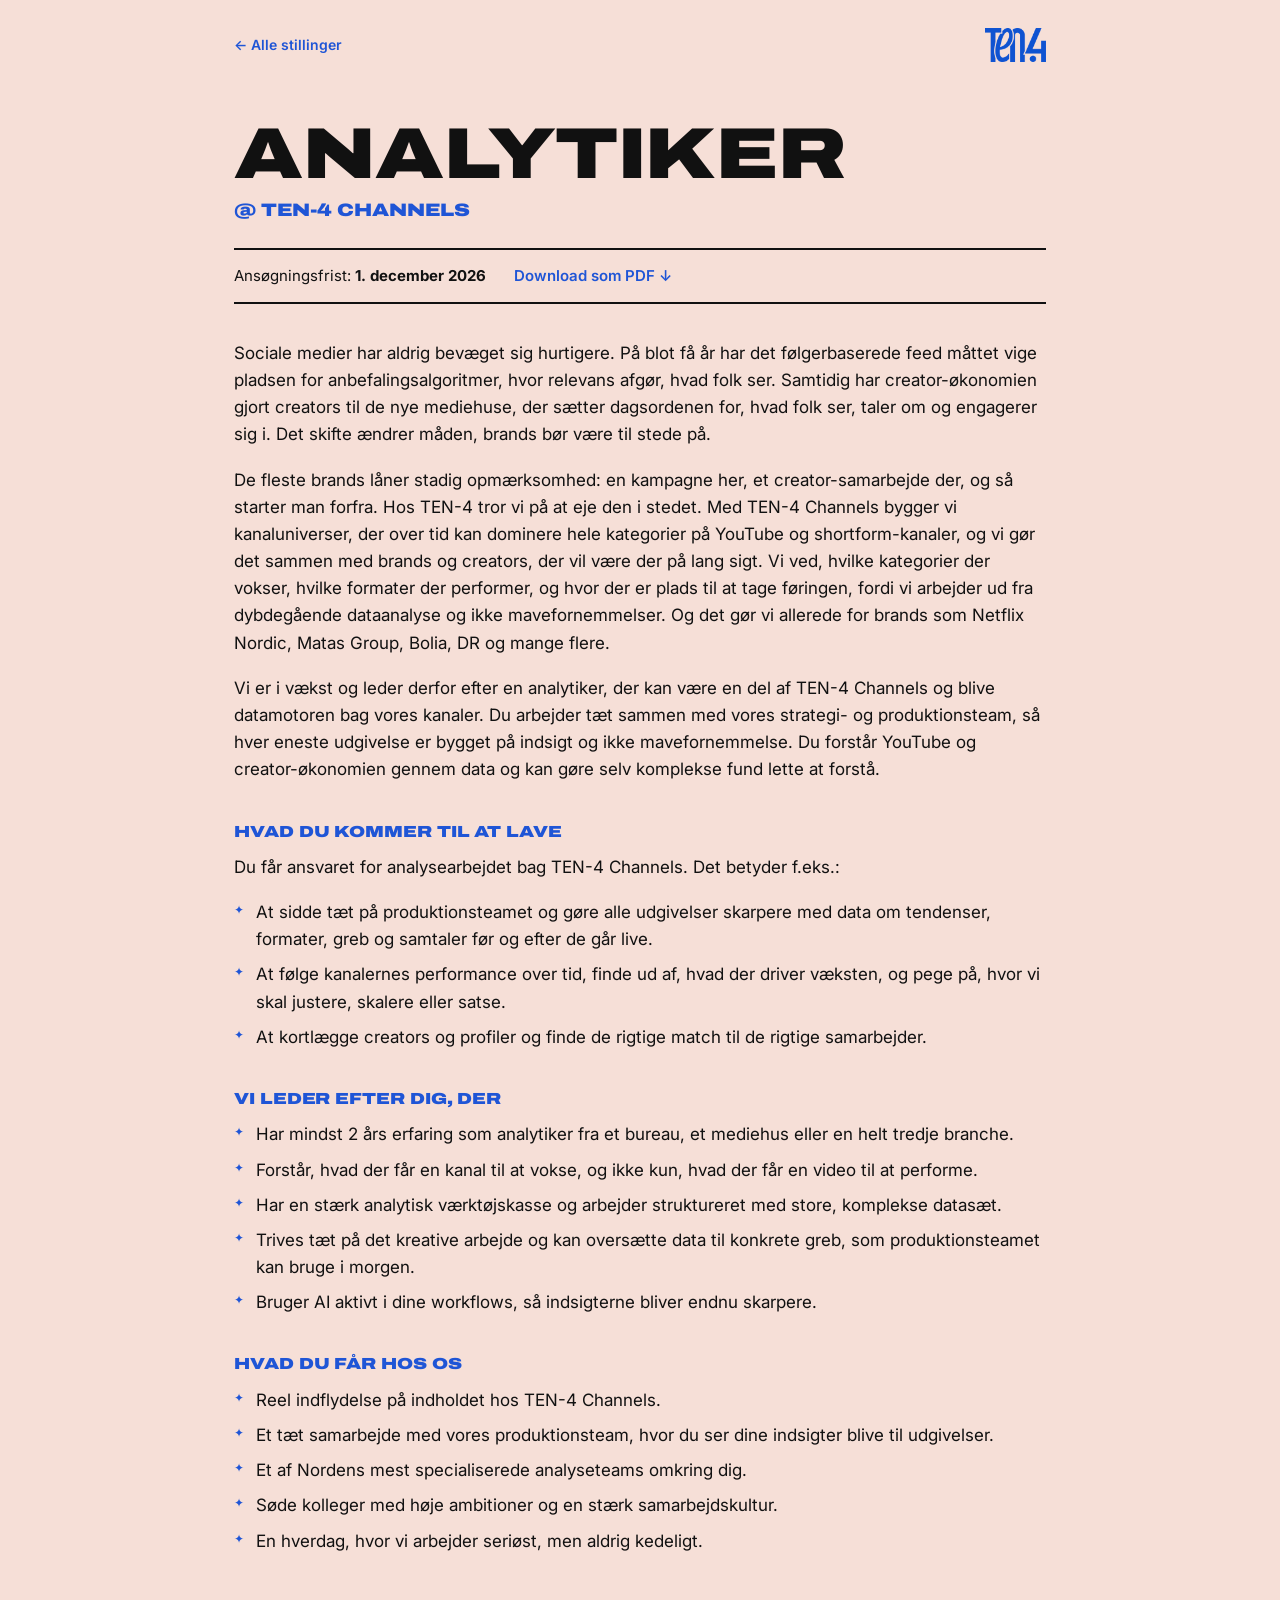
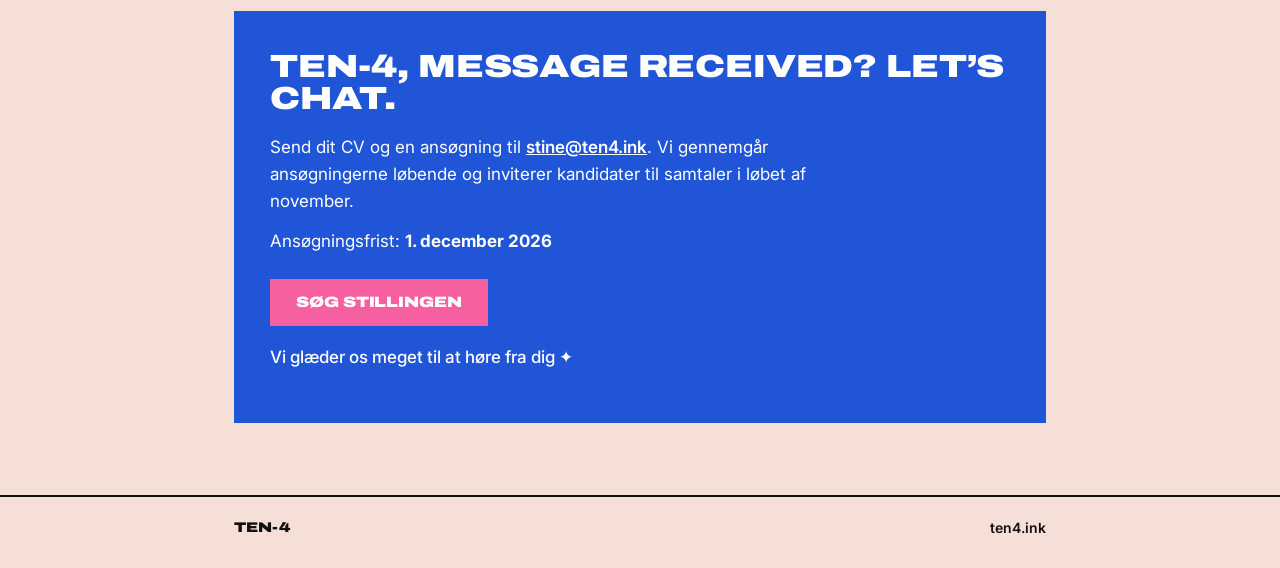
==== analytiker/index.html @ 3962ab42 "ten-4 jobs" ====
<!doctype html>
<html lang="da">
<head>
<meta charset="utf-8">
<meta name="viewport" content="width=device-width, initial-scale=1">
<title>Analytiker – TEN-4</title>
<meta name="description" content="Bliv datamotoren bag vores kanaler og gør hver udgivelse skarpere.">
<meta property="og:title" content="Analytiker – TEN-4">
<meta property="og:description" content="Bliv datamotoren bag vores kanaler og gør hver udgivelse skarpere.">
<meta property="og:type" content="website">
<link rel="icon" type="image/png" href="../assets/logo.png">
<link rel="preconnect" href="https://fonts.googleapis.com">
<link rel="preconnect" href="https://fonts.gstatic.com" crossorigin>
<link href="https://fonts.googleapis.com/css2?family=Archivo:wdth,wght@125,800;125,900&family=Inter:wght@400;500;600;700&display=swap" rel="stylesheet">
<link rel="stylesheet" href="../assets/style.css">
</head>
<body>
<header class="top"><div class="wrap">
  <a class="back" href="../">← Alle stillinger</a>
  <a href="https://ten4.ink" class="logo" aria-label="TEN-4"><img src="../assets/logo.png" alt="TEN-4"></a>
</div></header>
<main class="wrap job">
  <h1 class="wide">ANALYTIKER</h1>
  <p class="kicker wide">@ TEN-4 CHANNELS</p>
  <div class="meta"><span>Ansøgningsfrist: <b>1. december 2026</b></span><a href="../assets/pdf/TEN-4_Analytiker.pdf" download>Download som PDF ↓</a></div>
  <article class="content">
<p>Sociale medier har aldrig bevæget sig hurtigere. På blot få år har det følgerbaserede feed måttet vige pladsen for anbefalingsalgoritmer, hvor relevans afgør, hvad folk ser. Samtidig har creator-økonomien gjort creators til de nye mediehuse, der sætter dagsordenen for, hvad folk ser, taler om og engagerer sig i. Det skifte ændrer måden, brands bør være til stede på.</p>
<p>De fleste brands låner stadig opmærksomhed: en kampagne her, et creator-samarbejde der, og så starter man forfra. Hos TEN-4 tror vi på at eje den i stedet. Med TEN-4 Channels bygger vi kanaluniverser, der over tid kan dominere hele kategorier på YouTube og shortform-kanaler, og vi gør det sammen med brands og creators, der vil være der på lang sigt. Vi ved, hvilke kategorier der vokser, hvilke formater der performer, og hvor der er plads til at tage føringen, fordi vi arbejder ud fra dybdegående dataanalyse og ikke mavefornemmelser. Og det gør vi allerede for brands som Netflix Nordic, Matas Group, Bolia, DR og mange flere.</p>
<p>Vi er i vækst og leder derfor efter en analytiker, der kan være en del af TEN-4 Channels og blive datamotoren bag vores kanaler. Du arbejder tæt sammen med vores strategi- og produktionsteam, så hver eneste udgivelse er bygget på indsigt og ikke mavefornemmelse. Du forstår YouTube og creator-økonomien gennem data og kan gøre selv komplekse fund lette at forstå.</p>
<h2 class="wide">HVAD DU KOMMER TIL AT LAVE</h2>
<p>Du får ansvaret for analysearbejdet bag TEN-4 Channels. Det betyder f.eks.:</p>
<ul><li>At sidde tæt på produktionsteamet og gøre alle udgivelser skarpere med data om tendenser, formater, greb og samtaler før og efter de går live.</li><li>At følge kanalernes performance over tid, finde ud af, hvad der driver væksten, og pege på, hvor vi skal justere, skalere eller satse.</li><li>At kortlægge creators og profiler og finde de rigtige match til de rigtige samarbejder.</li></ul>
<h2 class="wide">VI LEDER EFTER DIG, DER</h2>
<ul><li>Har mindst 2 års erfaring som analytiker fra et bureau, et mediehus eller en helt tredje branche.</li><li>Forstår, hvad der får en kanal til at vokse, og ikke kun, hvad der får en video til at performe.</li><li>Har en stærk analytisk værktøjskasse og arbejder struktureret med store, komplekse datasæt.</li><li>Trives tæt på det kreative arbejde og kan oversætte data til konkrete greb, som produktionsteamet kan bruge i morgen.</li><li>Bruger AI aktivt i dine workflows, så indsigterne bliver endnu skarpere.</li></ul>
<h2 class="wide">HVAD DU FÅR HOS OS</h2>
<ul><li>Reel indflydelse på indholdet hos TEN-4 Channels.</li><li>Et tæt samarbejde med vores produktionsteam, hvor du ser dine indsigter blive til udgivelser.</li><li>Et af Nordens mest specialiserede analyseteams omkring dig.</li><li>Søde kolleger med høje ambitioner og en stærk samarbejdskultur.</li><li>En hverdag, hvor vi arbejder seriøst, men aldrig kedeligt.</li></ul>
  </article>
  <section class="cta">
    <h2 class="wide">TEN-4, message received? Let’s chat.</h2>
    <p>Send dit CV og en ansøgning til <a href="mailto:stine@ten4.ink">stine@ten4.ink</a>. Vi gennemgår ansøgningerne løbende og inviterer kandidater til samtaler i løbet af november.</p>
    <p class="deadline">Ansøgningsfrist: <b>1. december 2026</b></p>
    <a class="btn wide" href="mailto:stine@ten4.ink?subject=Analytiker%20-%20ans%C3%B8gning">Søg stillingen</a>
    <p class="sign">Vi glæder os meget til at høre fra dig ✦</p>
  </section>
</main>
<footer class="foot"><div class="wrap">
  <span class="wide">TEN-4</span>
  <a href="https://ten4.ink">ten4.ink</a>
</div></footer>
</body>
</html>
---- assets/style.css ----
:root{
  --bg:#F6DFD7;
  --blue:#1F55D6;
  --pink:#F65FA0;
  --ink:#111;
  --card:#FBEFEA;
}
*{box-sizing:border-box;margin:0;padding:0}
html{-webkit-text-size-adjust:100%}
body{background:var(--bg);color:var(--ink);font-family:Inter,Arial,sans-serif;font-size:17px;line-height:1.6}
a{color:inherit}
.wrap{max-width:860px;margin:0 auto;padding:0 24px}
.wide{font-family:"Archivo","Arial Black",Arial,sans-serif;font-stretch:125%;font-weight:900;text-transform:uppercase;letter-spacing:-.005em;line-height:1.02}

/* header */
.top .wrap{display:flex;justify-content:space-between;align-items:center;padding-top:28px;padding-bottom:28px}
.logo img{height:34px;display:block}
.back{font-size:14px;font-weight:600;text-decoration:none;color:var(--blue)}
a.back:hover{text-decoration:underline}

/* index */
.hero{padding:48px 0 56px}
.hero h1{font-size:clamp(44px,9vw,92px);margin-bottom:28px}
.hero p{max-width:680px;margin-bottom:16px}
.hero .lead{font-size:20px;font-weight:500}
main>h2.wide{font-size:15px;color:var(--blue);margin-bottom:18px}
.cards{display:grid;gap:16px}
.card{display:block;text-decoration:none;background:var(--card);border:2px solid transparent;padding:28px 28px 24px;transition:border-color .15s,transform .15s}
.card:hover{border-color:var(--blue);transform:translateY(-2px)}
.card .tag{font-size:12px;color:var(--blue)}
.card h3{font-size:clamp(24px,4vw,34px);margin:10px 0 12px}
.card p{max-width:600px}
.card .more{display:inline-block;margin-top:14px;font-weight:700;color:var(--blue)}
.note{margin:28px 0 72px;font-size:15px}

/* job page */
.job h1{font-size:clamp(38px,7.5vw,72px);margin-top:28px}
.kicker{color:var(--blue);font-size:clamp(14px,2vw,18px);margin-top:10px}
.meta{display:flex;flex-wrap:wrap;gap:12px 28px;margin:28px 0 36px;padding:14px 0;border-top:2px solid var(--ink);border-bottom:2px solid var(--ink);font-size:15px}
.meta a{color:var(--blue);font-weight:600;text-decoration:none}
.meta a:hover{text-decoration:underline}
.content p{margin-bottom:18px}
.content h2{font-size:16px;color:var(--blue);margin:40px 0 14px}
.content ul{list-style:none;margin-bottom:18px}
.content li{position:relative;padding-left:22px;margin-bottom:8px}
.content li::before{content:"✦";position:absolute;left:0;top:1px;font-size:12px;color:var(--blue)}
.content a,.cta a:not(.btn),.note a{color:var(--blue);font-weight:600}

.cta{background:var(--blue);color:#fff;padding:40px 36px;margin:56px 0 72px}
.cta h2{font-size:clamp(22px,3.6vw,32px);margin-bottom:18px}
.cta p{margin-bottom:12px;max-width:620px}
.cta a:not(.btn){color:#fff}
.btn{display:inline-block;background:var(--pink);color:#fff;text-decoration:none;font-size:15px;padding:16px 26px;margin:12px 0 18px;transition:background .15s}
.btn:hover{background:var(--ink)}
.sign{font-weight:500}

/* footer */
.foot{border-top:2px solid var(--ink)}
.foot .wrap{display:flex;justify-content:space-between;align-items:center;padding-top:20px;padding-bottom:28px;font-size:14px}
.foot .wide{font-size:14px}
.foot a{text-decoration:none;font-weight:600}

@media (max-width:600px){
  body{font-size:16px}
  .card{padding:22px 20px}
  .cta{padding:30px 22px}
}
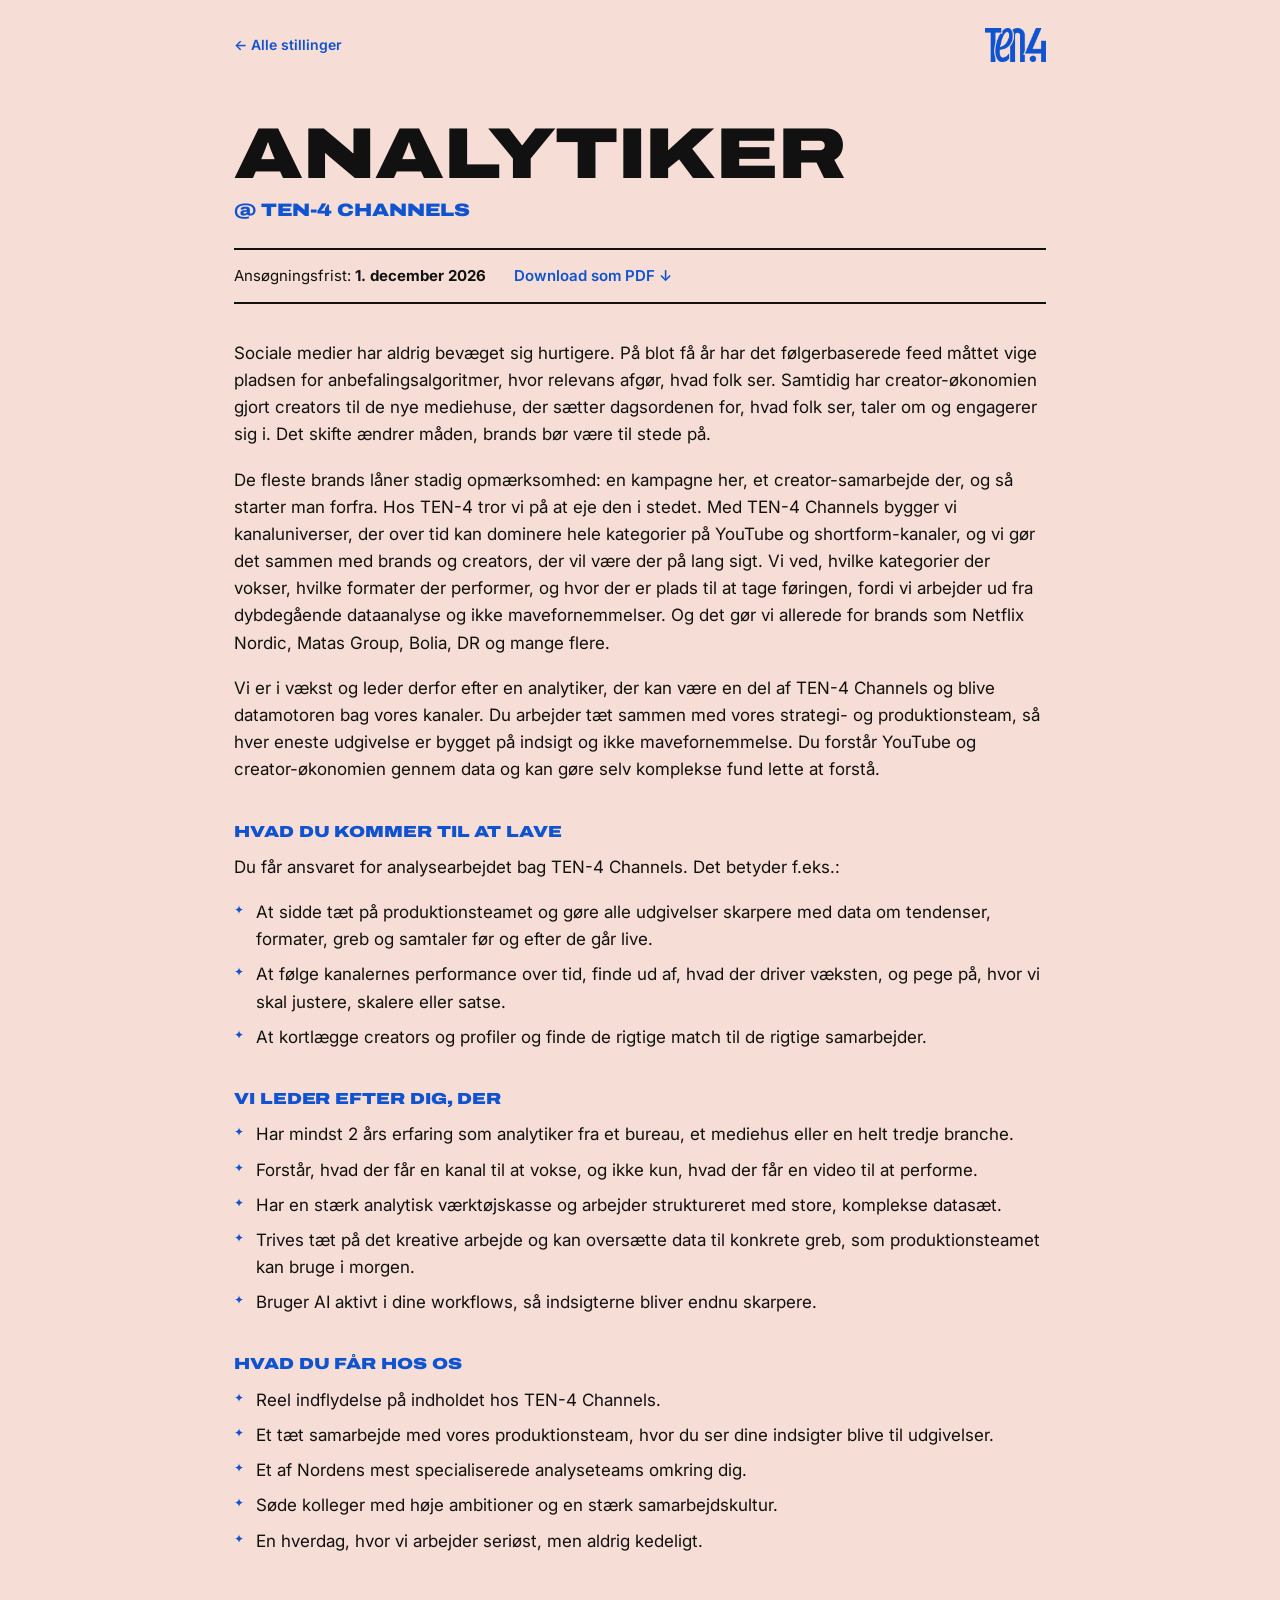
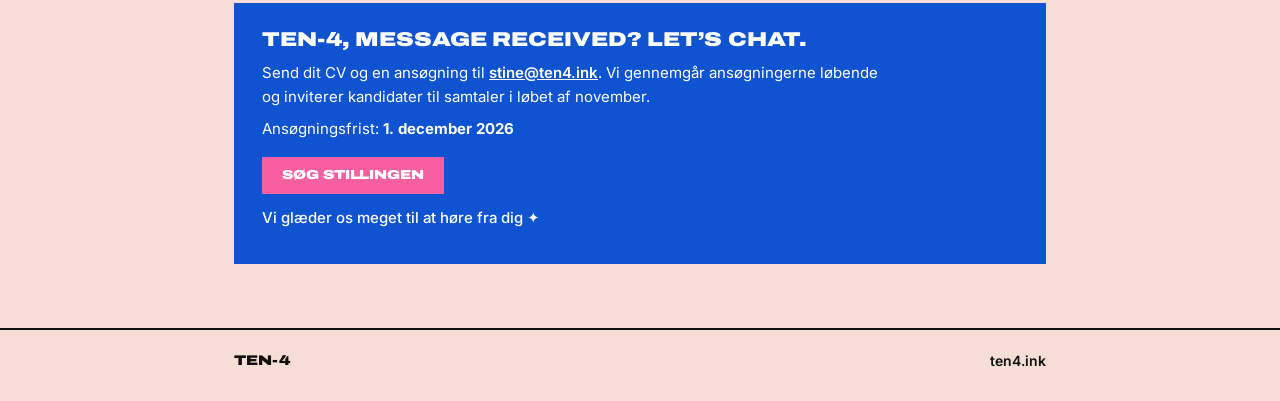
==== commit 85c9a731: "Nyt favicon" ====
--- a/analytiker/index.html
+++ b/analytiker/index.html
@@ -8,7 +8,9 @@
 <meta property="og:title" content="Analytiker – TEN-4">
 <meta property="og:description" content="Bliv datamotoren bag vores kanaler og gør hver udgivelse skarpere.">
 <meta property="og:type" content="website">
-<link rel="icon" type="image/png" href="../assets/logo.png">
+<link rel="icon" href="../assets/favicon.ico" sizes="any">
+<link rel="icon" type="image/png" href="../assets/favicon-64.png">
+<link rel="apple-touch-icon" href="../assets/apple-touch-icon.png">
 <link rel="preconnect" href="https://fonts.googleapis.com">
 <link rel="preconnect" href="https://fonts.gstatic.com" crossorigin>
 <link href="https://fonts.googleapis.com/css2?family=Archivo:wdth,wght@125,800;125,900&family=Inter:wght@400;500;600;700&display=swap" rel="stylesheet">
--- a/assets/style.css
+++ b/assets/style.css
@@ -1,6 +1,6 @@
 :root{
-  --bg:#F6DFD7;
-  --blue:#1F55D6;
+  --bg:#F6DDD5;
+  --blue:#0F53D1;
   --pink:#F65FA0;
   --ink:#111;
   --card:#FBEFEA;
@@ -46,11 +46,11 @@
 .content li::before{content:"✦";position:absolute;left:0;top:1px;font-size:12px;color:var(--blue)}
 .content a,.cta a:not(.btn),.note a{color:var(--blue);font-weight:600}
 
-.cta{background:var(--blue);color:#fff;padding:40px 36px;margin:56px 0 72px}
-.cta h2{font-size:clamp(22px,3.6vw,32px);margin-bottom:18px}
-.cta p{margin-bottom:12px;max-width:620px}
+.cta{background:var(--blue);color:#fff;padding:26px 28px;margin:48px 0 64px;font-size:15px}
+.cta h2{font-size:clamp(16px,2.2vw,20px);margin-bottom:12px}
+.cta p{margin-bottom:8px;max-width:620px}
 .cta a:not(.btn){color:#fff}
-.btn{display:inline-block;background:var(--pink);color:#fff;text-decoration:none;font-size:15px;padding:16px 26px;margin:12px 0 18px;transition:background .15s}
+.btn{display:inline-block;background:var(--pink);color:#fff;text-decoration:none;font-size:13px;padding:12px 20px;margin:8px 0 12px;transition:background .15s}
 .btn:hover{background:var(--ink)}
 .sign{font-weight:500}
 
@@ -63,5 +63,5 @@
 @media (max-width:600px){
   body{font-size:16px}
   .card{padding:22px 20px}
-  .cta{padding:30px 22px}
+  .cta{padding:22px 20px}
 }
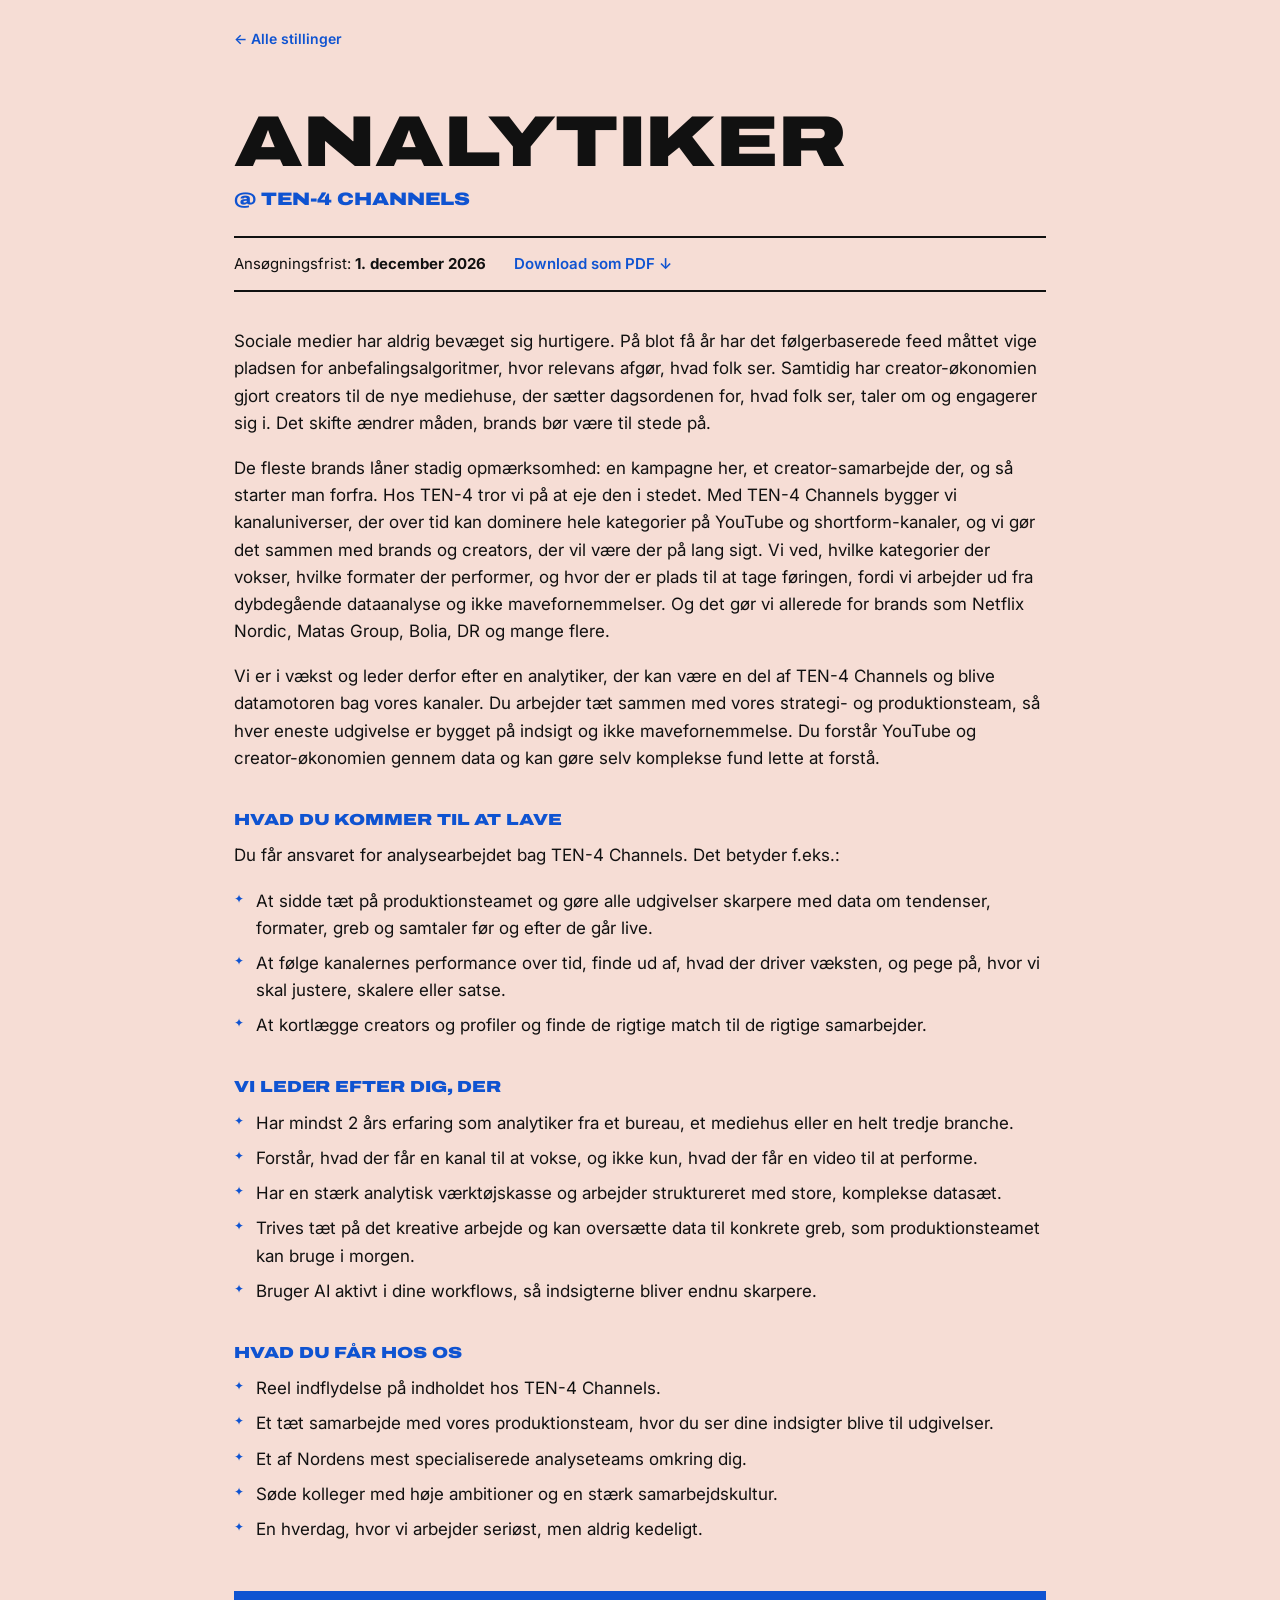
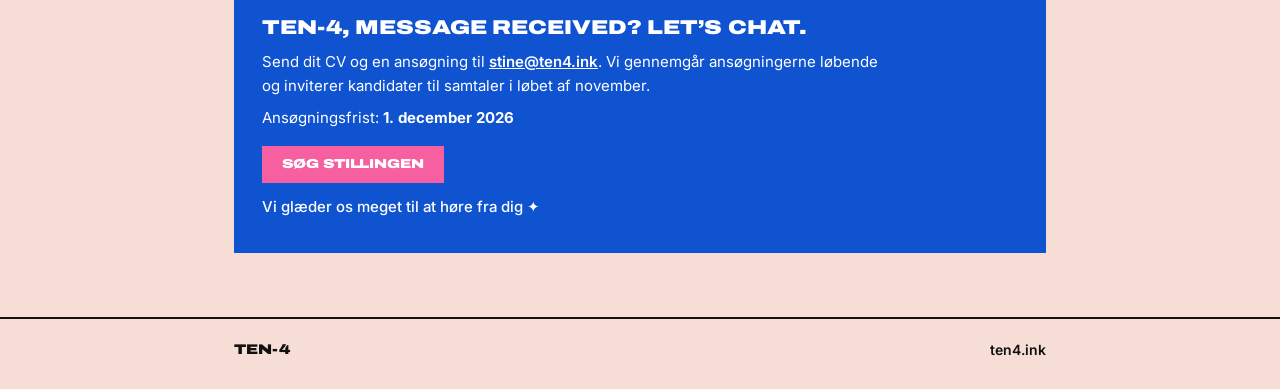
==== commit d1affe7b: "Fjern logo i header" ====
--- a/analytiker/index.html
+++ b/analytiker/index.html
@@ -19,7 +19,6 @@
 <body>
 <header class="top"><div class="wrap">
   <a class="back" href="../">← Alle stillinger</a>
-  <a href="https://ten4.ink" class="logo" aria-label="TEN-4"><img src="../assets/logo.png" alt="TEN-4"></a>
 </div></header>
 <main class="wrap job">
   <h1 class="wide">ANALYTIKER</h1>
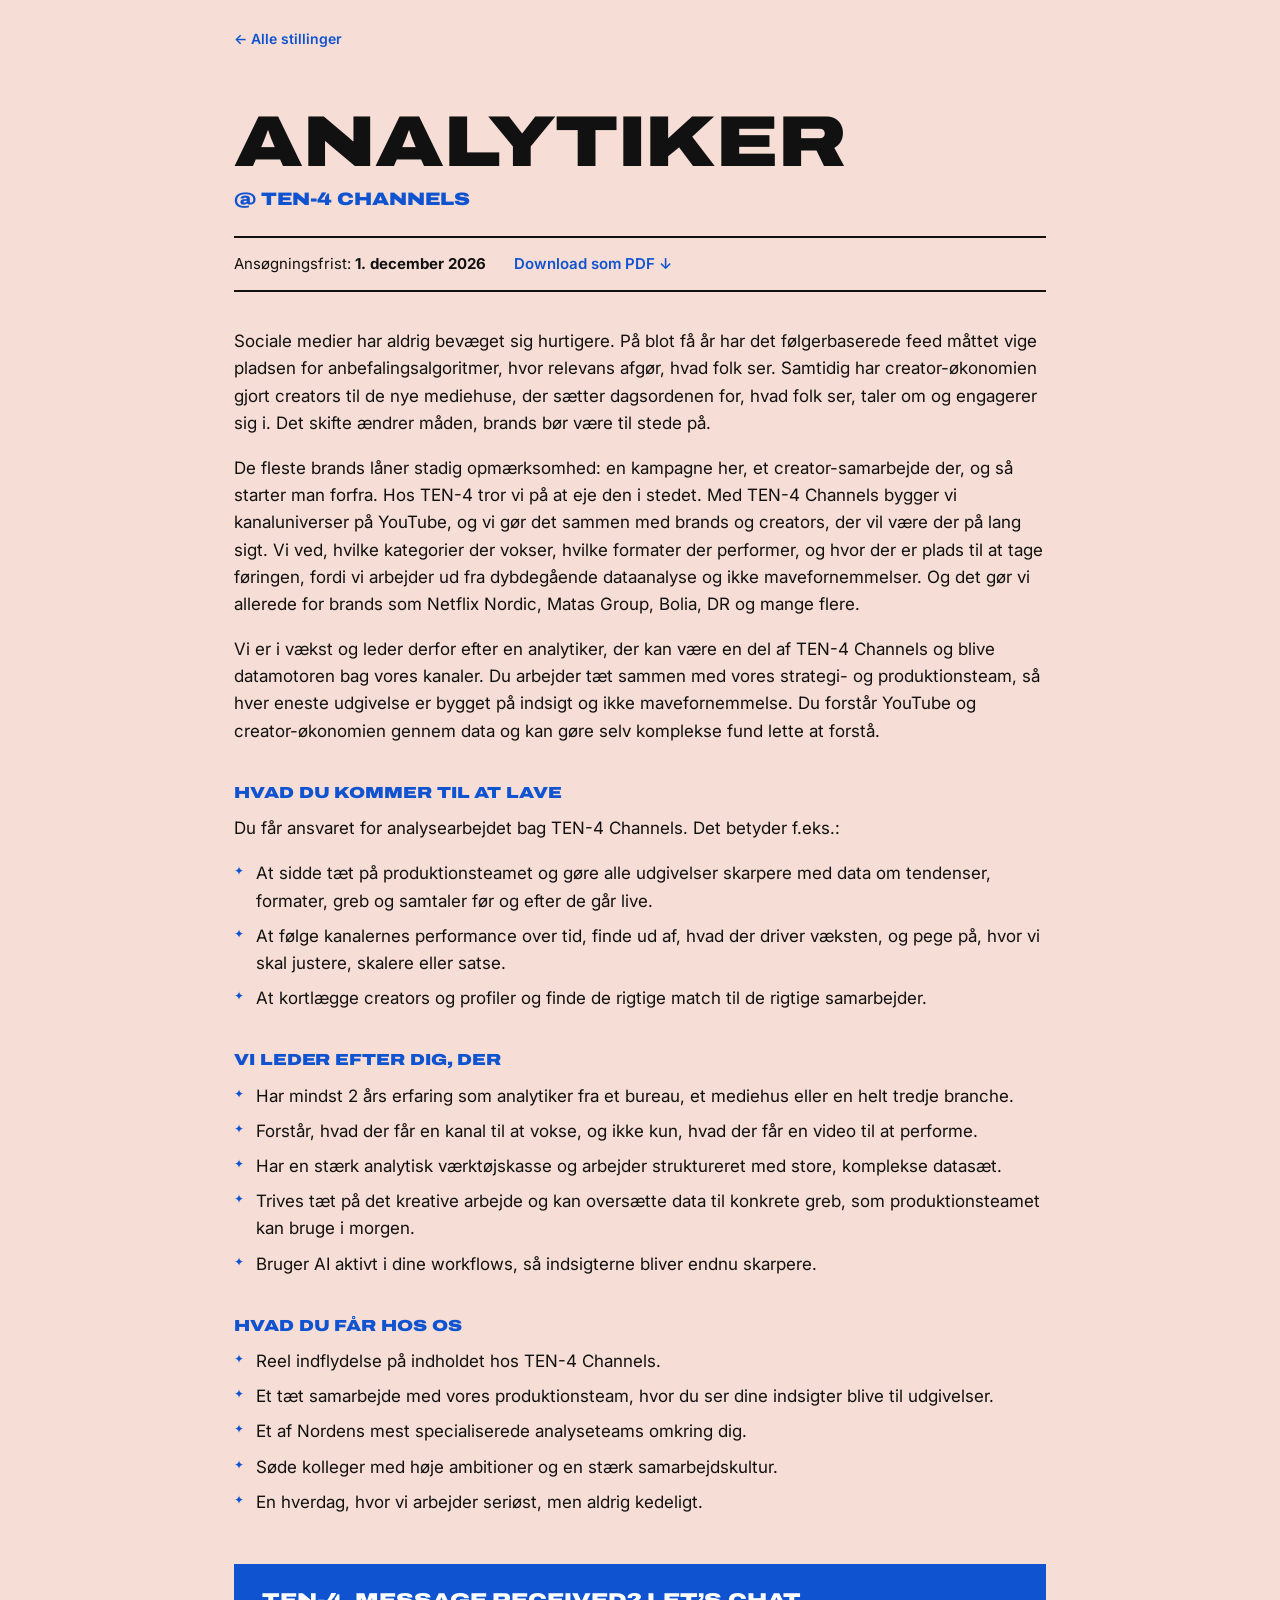
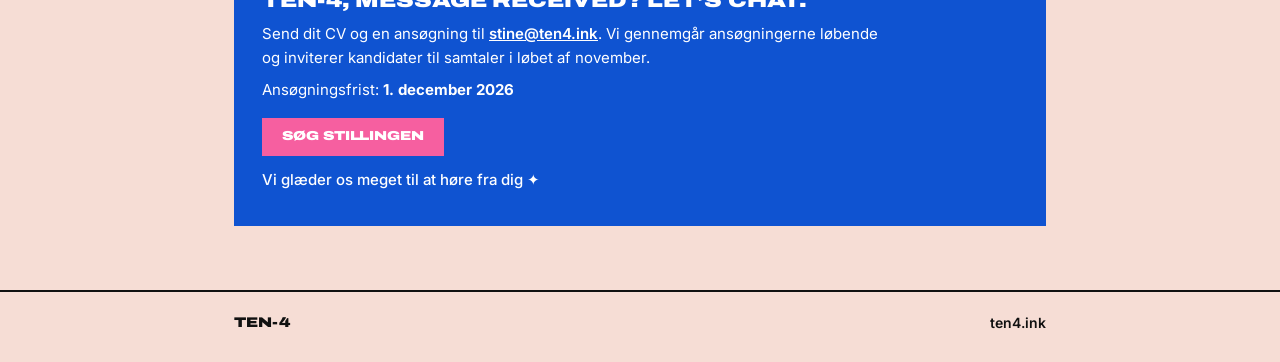
==== commit d88433e3: "new wording" ====
--- a/analytiker/index.html
+++ b/analytiker/index.html
@@ -26,7 +26,7 @@
   <div class="meta"><span>Ansøgningsfrist: <b>1. december 2026</b></span><a href="../assets/pdf/TEN-4_Analytiker.pdf" download>Download som PDF ↓</a></div>
   <article class="content">
 <p>Sociale medier har aldrig bevæget sig hurtigere. På blot få år har det følgerbaserede feed måttet vige pladsen for anbefalingsalgoritmer, hvor relevans afgør, hvad folk ser. Samtidig har creator-økonomien gjort creators til de nye mediehuse, der sætter dagsordenen for, hvad folk ser, taler om og engagerer sig i. Det skifte ændrer måden, brands bør være til stede på.</p>
-<p>De fleste brands låner stadig opmærksomhed: en kampagne her, et creator-samarbejde der, og så starter man forfra. Hos TEN-4 tror vi på at eje den i stedet. Med TEN-4 Channels bygger vi kanaluniverser, der over tid kan dominere hele kategorier på YouTube og shortform-kanaler, og vi gør det sammen med brands og creators, der vil være der på lang sigt. Vi ved, hvilke kategorier der vokser, hvilke formater der performer, og hvor der er plads til at tage føringen, fordi vi arbejder ud fra dybdegående dataanalyse og ikke mavefornemmelser. Og det gør vi allerede for brands som Netflix Nordic, Matas Group, Bolia, DR og mange flere.</p>
+<p>De fleste brands låner stadig opmærksomhed: en kampagne her, et creator-samarbejde der, og så starter man forfra. Hos TEN-4 tror vi på at eje den i stedet. Med TEN-4 Channels bygger vi kanaluniverser på YouTube, og vi gør det sammen med brands og creators, der vil være der på lang sigt. Vi ved, hvilke kategorier der vokser, hvilke formater der performer, og hvor der er plads til at tage føringen, fordi vi arbejder ud fra dybdegående dataanalyse og ikke mavefornemmelser. Og det gør vi allerede for brands som Netflix Nordic, Matas Group, Bolia, DR og mange flere.</p>
 <p>Vi er i vækst og leder derfor efter en analytiker, der kan være en del af TEN-4 Channels og blive datamotoren bag vores kanaler. Du arbejder tæt sammen med vores strategi- og produktionsteam, så hver eneste udgivelse er bygget på indsigt og ikke mavefornemmelse. Du forstår YouTube og creator-økonomien gennem data og kan gøre selv komplekse fund lette at forstå.</p>
 <h2 class="wide">HVAD DU KOMMER TIL AT LAVE</h2>
 <p>Du får ansvaret for analysearbejdet bag TEN-4 Channels. Det betyder f.eks.:</p>
